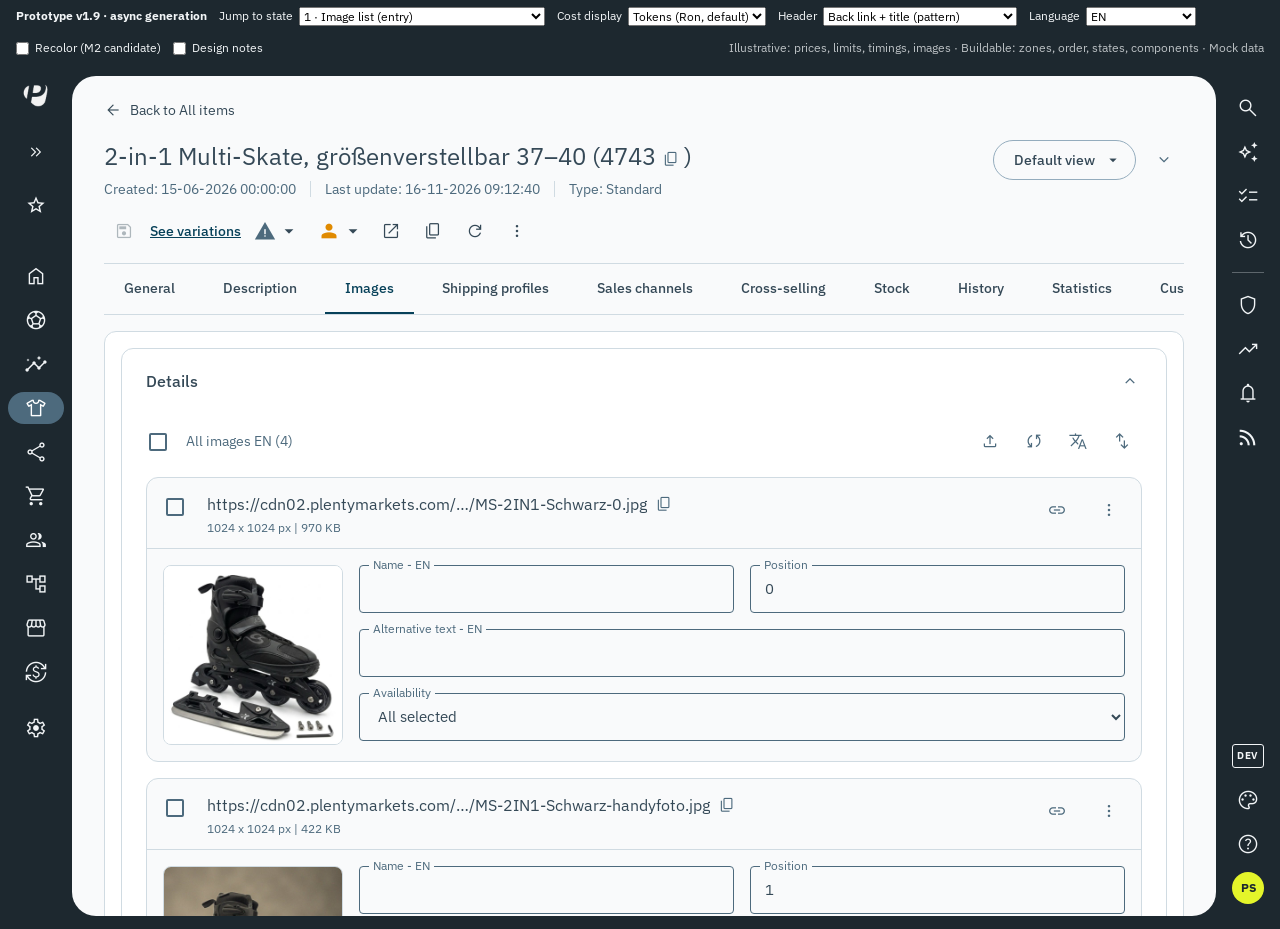
==== ai-image-editor/index.html @ 3865c380 "Add PIM AI Image Editor prototype v1.9 (async generation)" ====
<!DOCTYPE html>
<html lang="en">
<head>
<meta charset="utf-8">
<meta name="viewport" content="width=device-width, initial-scale=1">
<title>PIM AI Image Editor · Prototype v1.8 (Copy)</title>
<!--
  PROTOTYPE v1 · polished M3 version of wireframe v0.2 (option B-lite).
  Built from plentyone-m3-starter.html: Terra light-theme colour tokens, M3 default shape, IBM Plex Sans.
  Primary filled button = primary-fixed / on-primary-fixed (Nav & M3 Handbook component-token mapping) — open check vs. starter.
  Component-token override: --mat-form-field-outlined-outline-color → on-surface-variant (outline #94acbd = 2.36:1, fails WCAG 1.4.11).
  Every component carries data-mat with its Angular Material / Storybook name (verify in Storybook).
  Illustrative: prices, limits, timings, product images, copy. Buildable: zones, order, states, components, data-* attributes.
  Mock data only. Never real customer data.
-->
<link rel="preconnect" href="https://fonts.googleapis.com">
<link href="https://fonts.googleapis.com/css2?family=IBM+Plex+Sans:wght@400;500;700&family=Material+Symbols+Outlined:opsz,wght,FILL,GRAD@20..48,100..700,0..1,-50..200&display=swap" rel="stylesheet">
<style>
:root{
  /* Terra M3 colour tokens (light) — from plentyone-m3-starter.html (terra m3-theme-variables.scss, Nov 2026) */
  --mat-sys-primary:#074159; --mat-sys-on-primary:#f9fafb;
  --mat-sys-primary-container:#cfe3ed; --mat-sys-on-primary-container:#004a8b;
  --mat-sys-primary-fixed:#e4f52a; --mat-sys-on-primary-fixed:#1d282f;
  --mat-sys-secondary:#074159; --mat-sys-on-secondary:#f9fafb;
  --mat-sys-secondary-container:#ddf3fb; --mat-sys-on-secondary-container:#004a8b;
  --mat-sys-tertiary:#4d6a7d; --mat-sys-on-tertiary:#ffffff;
  --mat-sys-tertiary-container:#eceded; --mat-sys-on-tertiary-container:#354957;
  --mat-sys-background:#f9fafb; --mat-sys-on-background:#354957;
  --mat-sys-surface:#ffffff; --mat-sys-on-surface:#354957;
  --mat-sys-surface-dim:#f2f5f7; --mat-sys-surface-variant:#e7edf0; --mat-sys-on-surface-variant:#4d6a7d;
  --mat-sys-surface-container-lowest:#f2f5f7; --mat-sys-surface-container-low:#f9fafb;
  --mat-sys-surface-container:#ffffff; --mat-sys-surface-container-high:#f9fafb; --mat-sys-surface-container-highest:#f2f5f7;
  --mat-sys-inverse-surface:#1d282f; --mat-sys-inverse-on-surface:#f2f5f7;
  --mat-sys-outline:#94acbd; --mat-sys-outline-variant:#d0dbe2;
  --mat-sys-error:#c53015; --mat-sys-on-error:#ffffff;
  --mat-sys-error-container:#fec9c9; --mat-sys-on-error-container:#a91f00;
  /* M3 default shape */
  --mat-sys-corner-extra-small:4px; --mat-sys-corner-small:8px; --mat-sys-corner-medium:12px;
  --mat-sys-corner-large:16px; --mat-sys-corner-extra-large:28px; --mat-sys-corner-full:9999px;
  /* Component-token override (sanctioned mechanism) — a11y: field outline must reach 3:1. Proposed for enrichment. */
  --mat-form-field-outlined-outline-color: var(--mat-sys-on-surface-variant);
  --font:"IBM Plex Sans",system-ui,sans-serif;
  --nav-w:248px; --rail-w:56px; --panel-w:360px;
}
*{box-sizing:border-box} html,body{margin:0;height:100%} html{font-size:14px}
body{font:400 14px/20px var(--font);color:var(--mat-sys-on-surface);background:var(--mat-sys-background)}
.ms::before{content:attr(data-icon)}
.ms{font-family:'Material Symbols Outlined';font-size:20px;line-height:1;width:1em;height:1em;display:inline-block;overflow:hidden;white-space:nowrap;vertical-align:middle;font-feature-settings:'liga'}
:focus-visible{outline:2px solid var(--mat-sys-primary);outline-offset:2px}
.sr-only{position:absolute;width:1px;height:1px;overflow:hidden;clip:rect(0 0 0 0);white-space:nowrap}
button{font:inherit;cursor:pointer;color:var(--mat-sys-on-surface)} button:disabled{cursor:not-allowed}

/* Prototype controls (illustrative, not part of the design) */
.pc{display:flex;flex-wrap:wrap;gap:12px;align-items:center;padding:6px 16px;font-size:12px;background:var(--mat-sys-inverse-surface);color:var(--mat-sys-inverse-on-surface);min-height:36px}
.pc select,.pc button{font:inherit;font-size:12px}
.pc label{display:inline-flex;gap:6px;align-items:center}
.pc .tag{margin-left:auto;opacity:.75}

/* Shell */
.shell{display:grid;grid-template-columns:var(--nav-w) 1fr var(--rail-w);height:calc(100vh - 36px)}
.sidenav{background:var(--mat-sys-surface);border-right:1px solid var(--mat-sys-outline-variant);overflow:auto}
.brand{height:56px;display:flex;align-items:center;gap:8px;padding:0 16px;font-weight:700;color:var(--mat-sys-primary)}
.sidenav ul{list-style:none;margin:0;padding:8px}
.sidenav a{display:flex;align-items:center;gap:12px;height:40px;padding:0 12px;border-radius:var(--mat-sys-corner-full);color:inherit;text-decoration:none;white-space:nowrap;overflow:hidden;text-overflow:ellipsis}
.sidenav a[aria-current=page]{background:var(--mat-sys-secondary-container);color:var(--mat-sys-on-secondary-container);font-weight:500}
main{overflow:auto;min-width:0}
.topbar{display:flex;align-items:center;gap:8px;padding:12px 24px 0}
.crumbs ol{list-style:none;display:flex;gap:4px;margin:0;padding:0;color:var(--mat-sys-on-surface-variant);flex-wrap:wrap}
.crumbs li+li::before{content:"/";margin-right:4px}
.crumbs a{color:inherit}
.ph{padding:8px 24px 16px}
.ph h1{font-size:22px;line-height:28px;font-weight:500;margin:0;color:var(--mat-sys-on-background)}
.ph p{margin:2px 0 0;color:var(--mat-sys-on-surface-variant)}
.content{padding:0 24px 24px}
.card{background:var(--mat-sys-surface);border:1px solid var(--mat-sys-outline-variant);border-radius:var(--mat-sys-corner-medium)}
.card-h{display:flex;align-items:center;gap:8px;padding:12px 16px;border-bottom:1px solid var(--mat-sys-outline-variant)}
.card-h h2{font-size:16px;font-weight:500;margin:0}
.card-h .sp{flex:1}
.rail{background:var(--mat-sys-surface);border-left:1px solid var(--mat-sys-outline-variant);display:flex;flex-direction:column;align-items:center;gap:4px;padding-top:8px}

/* Buttons */
.btn{display:inline-flex;align-items:center;justify-content:center;gap:8px;height:36px;padding:0 16px;border-radius:var(--mat-sys-corner-full);border:0;font-weight:500;white-space:nowrap}
.btn-filled{background:var(--mat-sys-primary-fixed);color:var(--mat-sys-on-primary-fixed)}
.btn-filled:hover{box-shadow:0 1px 2px rgba(0,0,0,.3),0 1px 3px 1px rgba(0,0,0,.15)}
.btn:disabled,.btn-filled:disabled{background:color-mix(in srgb,var(--mat-sys-on-surface) 12%,transparent);color:color-mix(in srgb,var(--mat-sys-on-surface) 60%,transparent);box-shadow:none;border-color:transparent}
.btn-outlined{background:transparent;color:var(--mat-sys-primary);border:1px solid var(--mat-sys-outline)}
.btn-text{background:transparent;color:var(--mat-sys-primary);padding:0 12px}
.btn-block{width:100%;height:44px}
.icon-btn{width:40px;height:40px;border-radius:var(--mat-sys-corner-full);border:0;background:transparent;color:var(--mat-sys-on-surface-variant);display:grid;place-items:center}
.icon-btn:hover,.btn-text:hover,.btn-outlined:hover{background:var(--mat-sys-surface-variant)}

/* Image grid (entry) */
.grid{display:grid;grid-template-columns:repeat(auto-fill,minmax(180px,1fr));gap:16px;padding:16px}
.tile{border:1px solid var(--mat-sys-outline-variant);border-radius:var(--mat-sys-corner-small);background:var(--mat-sys-surface);text-align:left;padding:0;overflow:hidden;color:inherit}
.tile:hover{border-color:var(--mat-sys-outline)}
.tile .img{aspect-ratio:1;display:block;background:var(--mat-sys-surface-variant)}
.tile .meta{display:block;padding:8px 10px;font-size:12px;line-height:16px;color:var(--mat-sys-on-surface-variant)}
.tile .meta b{display:block;color:var(--mat-sys-on-surface);font-weight:500;overflow:hidden;text-overflow:ellipsis;white-space:nowrap}
.tile.new{outline:3px solid var(--mat-sys-primary);outline-offset:-1px}
.badge{display:inline-flex;align-items:center;gap:4px;padding:1px 6px;border-radius:var(--mat-sys-corner-extra-small);background:var(--mat-sys-secondary-container);font-size:11px;font-weight:500;color:var(--mat-sys-on-secondary-container)}
.badge .ms{font-size:14px}

/* Editor: full-screen dialog */
.ed{position:fixed;inset:36px 0 0 0;background:var(--mat-sys-surface);display:none;flex-direction:column;z-index:20}
.ed.open{display:flex}
.ed-h{display:flex;align-items:center;gap:12px;height:64px;padding:0 16px;border-bottom:1px solid var(--mat-sys-outline-variant)}
.ed-h .t b{display:block;font-size:16px;font-weight:500;color:var(--mat-sys-on-surface)}
.ed-h .t small{color:var(--mat-sys-on-surface-variant);font-size:12px}
.ed-h .sp{flex:1}
.ed-b{flex:1;display:grid;grid-template-columns:1fr var(--panel-w);min-height:0}
.stage{display:flex;flex-direction:column;min-width:0;background:var(--mat-sys-background);border-right:1px solid var(--mat-sys-outline-variant)}
.stage-bar{display:flex;align-items:center;gap:8px;padding:8px 16px}
.stage-bar .sp{flex:1}
.seg{display:inline-flex;border:1px solid var(--mat-sys-outline);border-radius:var(--mat-sys-corner-full);overflow:hidden}
.seg button{border:0;background:transparent;height:32px;padding:0 14px;color:var(--mat-sys-on-surface)}
.seg button[aria-pressed=true]{background:var(--mat-sys-secondary-container);color:var(--mat-sys-on-secondary-container);font-weight:500}
.canvas{flex:1;display:flex;align-items:center;justify-content:center;padding:16px;min-height:0;position:relative}
.frame{position:relative;height:100%;max-height:560px;aspect-ratio:1;max-width:100%;border:1px solid var(--mat-sys-outline-variant);background:var(--mat-sys-surface);overflow:hidden}
.frame svg{width:100%;height:100%;display:block}
.frame img,.tile .img img,.v .th img{width:100%;height:100%;display:block;object-fit:contain;user-select:none}
.tile .img img,.v .th img{object-fit:cover}
.frame>div:first-child img{object-fit:contain;background:var(--mat-sys-surface-dim)}
.checker{background-color:var(--mat-sys-surface);background-image:conic-gradient(var(--mat-sys-surface-variant) 25%,transparent 0 50%,var(--mat-sys-surface-variant) 0 75%,transparent 0);background-size:20px 20px}
.ext-mark{position:absolute;top:0;bottom:0;width:12.5%;border:2px dashed var(--mat-sys-primary-fixed);background:color-mix(in srgb,var(--mat-sys-primary-fixed) 14%,transparent);pointer-events:none}
.frame .after{position:absolute;inset:0}
.frame .lbl{position:absolute;top:8px;padding:2px 8px;font-size:11px;font-weight:500;background:var(--mat-sys-inverse-surface);color:var(--mat-sys-inverse-on-surface);border-radius:var(--mat-sys-corner-extra-small)}
.cmp-line{position:absolute;top:0;bottom:0;width:2px;margin-left:-1px;background:var(--mat-sys-primary);box-shadow:0 0 0 1px var(--mat-sys-surface)}
.cmp-range{position:absolute;left:0;right:0;bottom:8px;width:calc(100% - 32px);margin:0 16px}
.progress{position:absolute;inset:0;background:color-mix(in srgb,var(--mat-sys-surface) 90%,transparent);color:var(--mat-sys-on-surface);display:flex;flex-direction:column;align-items:center;justify-content:center;gap:12px;text-align:center;padding:24px}
.bar{width:220px;height:4px;background:var(--mat-sys-outline-variant);border-radius:2px;overflow:hidden}
.bar i{display:block;height:100%;width:0;background:var(--mat-sys-primary);transition:width .3s}
.ext-note{position:absolute;left:8px;bottom:44px;font-size:11px;background:var(--mat-sys-surface);color:var(--mat-sys-on-surface);border:1px dashed var(--mat-sys-primary);padding:2px 6px;border-radius:var(--mat-sys-corner-extra-small)}

/* Version strip */
.strip{border-top:1px solid var(--mat-sys-outline-variant);background:var(--mat-sys-surface);padding:8px 16px 12px}
.strip-h{display:flex;gap:8px;align-items:baseline;font-size:12px;color:var(--mat-sys-on-surface-variant);margin-bottom:6px}
.strip-h b{color:var(--mat-sys-on-surface);font-weight:500;font-size:13px}
.vlist{display:flex;gap:10px;overflow-x:auto;padding-bottom:2px}
.v{flex:0 0 auto;width:112px;border:1px solid var(--mat-sys-outline-variant);border-radius:var(--mat-sys-corner-small);background:var(--mat-sys-surface);padding:6px;text-align:left;position:relative;color:inherit}
.v .th{height:56px;background:var(--mat-sys-surface-variant);border-radius:4px;display:block;overflow:hidden}
.v .th svg{width:100%;height:100%}
.v .nm{display:block;font-size:12px;font-weight:500;margin-top:4px;white-space:nowrap;overflow:hidden;text-overflow:ellipsis}
.v .st{display:block;font-size:11px;color:var(--mat-sys-on-surface-variant)}
.vlist{list-style:none;margin:0;padding:0 0 2px}
.v{padding:0;border:0;background:none;width:120px}
.vsel{display:block;width:100%;text-align:left;border:1px solid var(--mat-sys-outline-variant);border-radius:var(--mat-sys-corner-small);background:var(--mat-sys-surface);padding:6px;color:inherit}
.vsel[aria-current=true]{border:2px solid var(--mat-sys-primary);padding:5px;background:var(--mat-sys-secondary-container)}
.vcb{display:flex;gap:6px;align-items:center;font-size:11px;line-height:14px;margin-top:4px;color:var(--mat-sys-on-surface)}
.v .mk{position:absolute;top:8px;right:8px;width:24px;height:24px;border-radius:50%;border:1px solid var(--mat-sys-outline);background:#fff;display:grid;place-items:center;padding:0}
.v .mk[aria-pressed=true]{background:#000;color:#fff;border-color:#000}
.v .mk .ms{font-size:16px}
.v.ghost .th{background:repeating-linear-gradient(45deg,var(--mat-sys-surface-variant) 0 6px,var(--mat-sys-surface-dim) 6px 12px)}

/* Panel */
.panel{display:flex;flex-direction:column;min-height:0;background:var(--mat-sys-surface)}
.panel-b{flex:1;overflow:auto;padding:16px}
.panel-f{border-top:1px solid var(--mat-sys-outline-variant);padding:12px 16px 16px}
.panel h3{font-size:16px;font-weight:500;margin:0 0 4px;color:var(--mat-sys-on-surface);display:flex;gap:8px;align-items:center}
.panel .lead{color:var(--mat-sys-on-surface-variant);margin:0 0 16px}
.tool{display:flex;gap:12px;align-items:flex-start;width:100%;text-align:left;border:1px solid var(--mat-sys-outline-variant);border-radius:var(--mat-sys-corner-small);background:var(--mat-sys-surface);padding:12px;margin-bottom:8px;color:inherit}
.tool:hover{border-color:var(--mat-sys-primary);background:var(--mat-sys-surface-container-high)}
.tool .ms{color:var(--mat-sys-primary)}
.tool b{display:block;font-weight:500}
.tool small{display:block;color:var(--mat-sys-on-surface-variant);font-size:12px;line-height:16px}
.tool .px{margin-left:auto;font-size:12px;color:var(--mat-sys-on-surface-variant);white-space:nowrap}
.back{display:inline-flex;align-items:center;gap:4px;border:0;background:none;color:var(--mat-sys-on-surface-variant);padding:0;margin-bottom:12px}
.grp{margin-bottom:16px}
.grp-l{font-size:12px;font-weight:500;color:var(--mat-sys-on-surface-variant);margin-bottom:6px;letter-spacing:.2px}
.presets{display:grid;grid-template-columns:1fr 1fr;gap:8px}
.preset{border:1px solid var(--mat-sys-outline-variant);border-radius:var(--mat-sys-corner-small);background:var(--mat-sys-surface);padding:8px;text-align:left;color:inherit;min-height:64px}
.preset{position:relative;padding-right:30px!important}.preset[aria-pressed=true]{border:2px solid var(--mat-sys-primary);padding:7px;background:var(--mat-sys-secondary-container);color:var(--mat-sys-on-secondary-container)}.preset .ok{position:absolute;top:6px;right:6px;font-size:18px;color:var(--mat-sys-primary)}
.preset b{display:block;font-size:13px;font-weight:500;line-height:18px}
.preset small{display:block;font-size:11px;color:var(--mat-sys-on-surface-variant);line-height:15px}
details.more{border:1px solid var(--mat-sys-outline-variant);border-radius:var(--mat-sys-corner-small);padding:0 12px}
details.more summary{cursor:pointer;height:40px;display:flex;align-items:center;font-weight:500}
details.more .in{padding:4px 0 12px;display:grid;gap:10px}
.fld label{display:block;font-size:12px;color:var(--mat-sys-on-surface-variant);margin-bottom:4px}
.fld input,.fld select,.fld textarea{width:100%;height:40px;border:1px solid var(--mat-form-field-outlined-outline-color);border-radius:var(--mat-sys-corner-extra-small);padding:0 10px;font:inherit;color:var(--mat-sys-on-surface);background:var(--mat-sys-surface)}
.fld textarea{height:64px;padding:8px 10px;resize:vertical}
.cost{display:flex;align-items:flex-start;gap:10px;padding:10px 12px;border:1px solid var(--mat-sys-outline-variant);border-radius:var(--mat-sys-corner-small);margin-bottom:10px;background:var(--mat-sys-surface-container-high)}
.cost b{display:block;font-weight:500}
.cost small{display:block;font-size:12px;color:var(--mat-sys-on-surface-variant)}
.cost.blocked{border:1px solid var(--mat-sys-on-surface-variant);background:var(--mat-sys-surface)}
.meter{height:4px;background:var(--mat-sys-outline-variant);border-radius:2px;margin-top:6px;overflow:hidden}
.meter i{display:block;height:100%;background:var(--mat-sys-primary)}
.note-box{display:flex;gap:10px;padding:10px 12px;border-radius:var(--mat-sys-corner-small);background:var(--mat-sys-surface-variant);margin-bottom:12px;font-size:13px}
.note-box.strong{background:var(--mat-sys-surface);border:1px solid var(--mat-sys-on-surface-variant)}
.note-box.err{background:var(--mat-sys-error-container);color:var(--mat-sys-on-error-container);border:0}
.note-box.ok{background:var(--mat-sys-secondary-container);color:var(--mat-sys-on-secondary-container)}
.check{display:flex;gap:8px;align-items:flex-start;font-size:13px;margin:8px 0}
.rad{border:0;padding:0;margin:0}.rad legend{font-size:12px;color:var(--mat-sys-on-surface-variant);padding:0;margin-bottom:2px}
.save-sum{display:grid;gap:8px;margin:12px 0}
.save-sum div{display:flex;justify-content:space-between;gap:12px;border-bottom:1px solid var(--mat-sys-outline-variant);padding-bottom:6px;font-size:13px}
.save-sum span{color:var(--mat-sys-on-surface-variant)}

/* Annotations (draft notes) */
.anno{display:none;font-size:11px;line-height:15px;border:1px dashed var(--mat-sys-primary);background:var(--mat-sys-tertiary-container);color:var(--mat-sys-on-tertiary-container);padding:4px 6px;border-radius:4px;margin:6px 0}
body.notes .anno{display:block}
.anno b{font-weight:700}

/* Confirm dialog + snackbar */
.scrim{position:fixed;inset:0;background:color-mix(in srgb,var(--mat-sys-inverse-surface) 40%,transparent);display:none;align-items:center;justify-content:center;z-index:40}
.scrim.open{display:flex}
.dlg{background:var(--mat-sys-surface);color:var(--mat-sys-on-surface);border-radius:var(--mat-sys-corner-extra-large);padding:24px;width:min(620px,94vw);box-shadow:0 4px 8px 3px rgba(0,0,0,.15),0 1px 3px rgba(0,0,0,.3)}
.dlg h2{font-size:20px;line-height:28px;font-weight:400;margin:0 0 12px;color:var(--mat-sys-on-surface)}
.dlg p{margin:0 0 20px;color:var(--mat-sys-on-surface-variant)}
.dlg .acts{display:flex;justify-content:flex-end;gap:8px;flex-wrap:nowrap}
@media (max-width:640px){.dlg .acts{flex-wrap:wrap}}
.snack{position:fixed;left:50%;bottom:24px;transform:translateX(-50%);background:var(--mat-sys-inverse-surface);color:var(--mat-sys-inverse-on-surface);padding:12px 16px;border-radius:4px;display:none;gap:16px;align-items:center;z-index:60;max-width:90vw}
.snack.show{display:flex}
.snack button{background:none;border:0;color:var(--mat-sys-primary-fixed);font-weight:500;height:36px;padding:0 8px}
@media (prefers-reduced-motion:reduce){.bar i{transition:none}}
@media (max-width:900px){.frame .lbl .lx{display:none}.snack{left:16px;right:16px;transform:none;max-width:none}.ed-b{grid-template-columns:1fr}.stage{min-height:420px}}

/* ===== v1.4: current PlentyONE shell (matches production item UI) ===== */
body{background:var(--mat-sys-inverse-surface)}
.shell.pl{display:grid;grid-template-columns:72px 1fr 64px;height:calc(100vh - 36px);background:var(--mat-sys-inverse-surface)}
.shell.pl.exp{grid-template-columns:264px 1fr 64px}
.plnav{display:flex;flex-direction:column;align-items:stretch;padding:12px 8px;color:var(--mat-sys-inverse-on-surface);overflow:auto}
.pllogo{width:40px;height:40px;display:grid;place-items:center;margin:0 8px 16px}.pllogo img{width:32px;height:auto;display:block}
.plnav .icon-btn{color:var(--mat-sys-inverse-on-surface);margin:0 8px 8px}
.plnav ul{list-style:none;margin:0;padding:0}
.plnav li.sep{height:16px}
.plnav a{display:flex;align-items:center;gap:12px;height:48px;padding:0 16px;border-radius:var(--mat-sys-corner-full);color:var(--mat-sys-inverse-on-surface);text-decoration:none;white-space:nowrap;overflow:hidden}
.plnav a:hover{background:color-mix(in srgb,var(--mat-sys-inverse-on-surface) 10%,transparent)}
.plnav a[aria-current=page]{background:var(--mat-sys-primary);color:var(--mat-sys-on-primary)}
.plnav a .ms{font-size:24px;flex-shrink:0}
.plnav .label{display:none}.shell.pl.exp .plnav .label{display:inline}
.plset{margin-top:auto}
.plsheet{background:var(--mat-sys-background);border-radius:24px;margin:12px 0;overflow:auto;padding:24px 32px 32px;min-width:0}
.plback{display:inline-flex;align-items:center;gap:8px;color:var(--mat-sys-on-surface);text-decoration:none;font-size:14px}
.plback .ms{font-size:18px}
.plhead{display:flex;align-items:flex-start;gap:16px;margin-top:16px}
.plhead-l{flex:1;min-width:0}
.plhead h1{font-size:24px;line-height:32px;font-weight:400;margin:0;color:var(--mat-sys-on-background)}
.plid{white-space:nowrap}.icon-btn.sm{width:28px;height:28px;display:inline-grid;vertical-align:middle}.icon-btn.sm .ms{font-size:18px}
.plmeta{display:flex;flex-wrap:wrap;margin:6px 0 0;color:var(--mat-sys-on-surface-variant)}
.plmeta span+span::before{content:"";display:inline-block;width:1px;height:16px;background:var(--mat-sys-outline-variant);margin:0 14px;vertical-align:-3px}
.plhead-r{display:flex;align-items:center;gap:8px}
.btn.pill{height:40px;padding:0 12px 0 20px;color:var(--mat-sys-on-surface)}
.pltools{display:flex;align-items:center;gap:2px;margin:12px 0 0;padding-bottom:12px}
.pllink{color:var(--mat-sys-primary);font-weight:500;margin-left:4px}
.warnic{color:var(--mat-sys-on-surface);font-size:20px;margin-left:6px}
.ms.owner{color:#e08a00}
.pltabs{display:flex;gap:8px;overflow-x:auto;border-top:1px solid var(--mat-sys-outline-variant);border-bottom:1px solid var(--mat-sys-outline-variant);background:var(--mat-sys-surface-container-low)}
.pltabs a{flex:0 0 auto;padding:14px 20px;color:var(--mat-sys-on-surface);text-decoration:none;font-weight:500;border-bottom:3px solid transparent;margin-bottom:-1px}
.pltabs a[aria-current=page]{color:var(--mat-sys-primary);border-bottom-color:var(--mat-sys-primary)}
.plbody{margin-top:16px;background:var(--mat-sys-surface);border:1px solid var(--mat-sys-outline-variant);border-radius:var(--mat-sys-corner-medium);padding:16px}
.plpanel{border:1px solid var(--mat-sys-outline-variant);border-radius:var(--mat-sys-corner-medium);background:var(--mat-sys-surface)}
.plpanel-h{display:flex;align-items:center;justify-content:space-between;padding:12px 16px 12px 24px}
.plpanel-h h2{font-size:16px;font-weight:500;margin:0;color:var(--mat-sys-on-surface)}
.plpanel-tools{display:flex;align-items:center;gap:4px;padding:8px 24px}
.plpanel-tools .sp{flex:1}
.plpanel-tools .check{color:var(--mat-sys-on-surface-variant);font-size:14px}
.plcards{display:grid;grid-template-columns:repeat(auto-fill,minmax(560px,1fr));gap:16px;padding:8px 24px 24px}
.imgcard{border:1px solid var(--mat-sys-outline-variant);border-radius:var(--mat-sys-corner-medium);background:var(--mat-sys-surface-container-low);overflow:hidden}
.imgcard.new{outline:3px solid var(--mat-sys-primary);outline-offset:-1px}
.imgcard-h{display:flex;align-items:flex-start;gap:12px;padding:12px 12px 10px 16px;border-bottom:1px solid var(--mat-sys-outline-variant)}
.imgcard-h .check{margin:6px 0 0}
.imgcard-h .t{flex:1;min-width:0}
.imgcard-h .url{display:flex;align-items:center;gap:2px;font-size:16px;line-height:24px;color:var(--mat-sys-on-surface)}
.imgcard-h .url span{overflow:hidden;text-overflow:ellipsis;white-space:nowrap}
.imgcard-h small{display:block;font-size:12px;color:var(--mat-sys-on-surface-variant)}
.imgcard-b{display:grid;grid-template-columns:180px 1fr;gap:16px;padding:16px}
.imgcard .tile{display:block;border:1px solid var(--mat-sys-outline-variant);border-radius:var(--mat-sys-corner-small);background:var(--mat-sys-surface);padding:0;overflow:hidden;aspect-ratio:1;width:100%;position:relative}
.imgcard .tile:hover{border-color:var(--mat-sys-primary)}
.imgcard .tile img{width:100%;height:100%;object-fit:contain;display:block}
.imgcard .tile .hint{position:absolute;left:6px;bottom:6px;display:inline-flex;align-items:center;gap:4px;padding:2px 8px;border-radius:var(--mat-sys-corner-small);background:var(--mat-sys-secondary-container);color:var(--mat-sys-on-secondary-container);font-size:12px;font-weight:500}
.imgcard .tile .hint .ms{font-size:16px}
.ofs{display:grid;grid-template-columns:1fr 1fr;gap:16px 16px;align-content:start}
.of{position:relative}
.of.full{grid-column:1/-1}
.of label{position:absolute;top:-8px;left:10px;padding:0 4px;background:var(--mat-sys-surface-container-low);font-size:12px;line-height:16px;color:var(--mat-sys-on-surface-variant)}
.of input,.of select{width:100%;height:48px;border:1px solid var(--mat-form-field-outlined-outline-color);border-radius:var(--mat-sys-corner-extra-small);padding:0 14px;font:inherit;font-size:15px;color:var(--mat-sys-on-surface);background:transparent}
.of input::placeholder{color:var(--mat-sys-on-surface-variant)}
.plrail{background:var(--mat-sys-inverse-surface);display:flex;flex-direction:column;align-items:center;gap:4px;padding:12px 0;margin:12px 0 12px 0}
.plrail .icon-btn{color:var(--mat-sys-inverse-on-surface)}
.plrail .icon-btn:hover{background:color-mix(in srgb,var(--mat-sys-inverse-on-surface) 10%,transparent)}
.plrail .icon-btn .ms{font-size:22px}
.plrail hr{width:32px;border:0;border-top:1px solid color-mix(in srgb,var(--mat-sys-inverse-on-surface) 30%,transparent);margin:8px 0}
.plrail .sp{flex:1}
.plavatar{width:32px;height:32px;border-radius:50%;background:var(--mat-sys-primary-fixed);color:var(--mat-sys-on-primary-fixed);display:grid;place-items:center;font-size:12px;font-weight:700;margin-top:4px}
@media (max-width:1100px){.plcards{grid-template-columns:1fr}}
@media (max-width:900px){.shell.pl{grid-template-columns:56px 1fr}.plrail{display:none}.plsheet{padding:16px}.imgcard-b{grid-template-columns:1fr}.ofs{grid-template-columns:1fr}.pltools{flex-wrap:wrap}}

/* v1.4.2: icons matched to production */
.ms.fill{font-variation-settings:'FILL' 1}
.ms{font-variation-settings:'FILL' 0,'wght' 300,'GRAD' 0,'opsz' 24}
.ms.fill{font-variation-settings:'FILL' 1,'wght' 300,'GRAD' 0,'opsz' 24}
/* M3: lower grade for light icons on dark surfaces (no visual thickening) */
.plnav .ms,.plrail .ms{font-variation-settings:'FILL' 0,'wght' 300,'GRAD' -25,'opsz' 24}
.plnav a,.plset{flex-direction:row;justify-content:flex-start}
.shell.pl:not(.exp) .plnav a{width:56px;height:32px;padding:0;justify-content:center;margin:12px auto}
.shell.pl:not(.exp) .plnav .plexp{margin:0 auto 4px}
.plnav a .ms,.plrail .icon-btn .ms{font-size:24px}
.plnav a[aria-current=page]{background:var(--mat-sys-tertiary);color:var(--mat-sys-on-tertiary)}
.plnav .icon-btn{color:var(--mat-sys-inverse-on-surface)}
.warnic{color:var(--mat-sys-on-surface-variant)}
.savedis{color:color-mix(in srgb,var(--mat-sys-on-surface) 38%,transparent);cursor:default}
.pltools .icon-btn{color:var(--mat-sys-on-surface)}
.pltools .icon-btn.savedis{color:color-mix(in srgb,var(--mat-sys-on-surface) 38%,transparent)}
.pldev{font-size:10px;font-weight:700;letter-spacing:.5px;color:var(--mat-sys-inverse-on-surface);border:1.5px solid var(--mat-sys-inverse-on-surface);border-radius:3px;padding:1px 4px;margin:8px 0}

.ddbtn{display:inline-flex;align-items:center;gap:0;height:40px;padding:0 4px 0 10px;border:0;border-radius:var(--mat-sys-corner-full);background:transparent;color:var(--mat-sys-on-surface)}
.ddbtn:hover{background:color-mix(in srgb,var(--mat-sys-on-surface) 8%,transparent)}
.ddbtn:active{background:color-mix(in srgb,var(--mat-sys-on-surface) 12%,transparent)}
.ddbtn .ms{font-size:24px}.ddbtn .warnic{margin:0}

/* ===== v1.5: editor as a view inside the item (Ron: no full-page modal) ===== */
.ed{position:static;inset:auto;z-index:auto;background:transparent;display:none;flex-direction:column}
.ed.open{display:flex}
.plsheet.editing>:not(#ed){display:none}
.ed-h{height:auto;padding:0 0 16px;border:0;align-items:flex-end}
.ed-h .t{display:flex;flex-direction:column;gap:6px}
.ed-h h1{font-size:24px;line-height:32px;font-weight:400;margin:8px 0 0;color:var(--mat-sys-on-background)}
.ed-h h1:focus{outline:none}
.ed-h small{font-size:14px;color:var(--mat-sys-on-surface-variant)}
.ed-b{border:1px solid var(--mat-sys-outline-variant);border-radius:var(--mat-sys-corner-medium);overflow:hidden;background:var(--mat-sys-surface);height:calc(100vh - 36px - 24px - 64px - 110px);min-height:600px}
.applies{display:flex;align-items:center;gap:12px;padding:10px 12px;border-radius:var(--mat-sys-corner-medium);background:var(--mat-sys-surface-dim);margin:0 0 16px;font-size:13px;color:var(--mat-sys-on-surface-variant)}
.applies .th{width:40px;height:40px;border-radius:var(--mat-sys-corner-small);overflow:hidden;background:var(--mat-sys-surface);flex:0 0 40px}
.applies .th img{width:100%;height:100%;object-fit:cover;display:block}
.applies b{color:var(--mat-sys-on-surface)}
.tgl{display:flex;flex-wrap:wrap;gap:8px}
.tgo{display:inline-flex;align-items:center;gap:6px;height:36px;padding:0 14px;border:1px solid var(--mat-sys-outline);border-radius:var(--mat-sys-corner-small);background:transparent;color:var(--mat-sys-on-surface);font-weight:500}
.tgo[aria-pressed=true]{background:var(--mat-sys-secondary-container);color:var(--mat-sys-on-secondary-container);border-color:transparent}
.tgo .ms{font-size:18px}
.sws{display:flex;gap:10px;margin-top:12px}
.sw{width:32px;height:32px;border-radius:50%;border:1px solid var(--mat-sys-outline);padding:0}
.sw[aria-checked=true]{box-shadow:0 0 0 2px var(--mat-sys-surface),0 0 0 4px var(--mat-sys-primary)}
.hint{font-size:12px;line-height:16px;color:var(--mat-sys-on-surface-variant);margin-top:6px}
.tnote{display:flex;gap:10px;align-items:flex-start;padding:12px;border-radius:var(--mat-sys-corner-medium);background:var(--mat-sys-tertiary-container);color:var(--mat-sys-on-tertiary-container);font-size:13px;margin-top:16px}
.tnote .ms{font-size:20px}
.frow{display:flex;align-items:center;gap:12px}
.frow .btn{margin-left:auto;height:40px}
.cline b{display:block;font-size:16px;font-weight:500;color:var(--mat-sys-on-surface)}
.cline small{display:block;font-size:12px;color:var(--mat-sys-on-surface-variant)}
.ext-mark.h{left:0;right:0;width:auto;height:12.5%}
.ed .seg{margin-left:auto}
@media (max-width:900px){.ed-b{height:auto}}

/* v1.5.1: icons never shrink inside flex rows (notes, chips, buttons) */
.ms{flex:0 0 auto;min-width:1em}
.tnote{gap:12px}.tnote .ms{width:20px;height:20px;font-size:20px;line-height:20px;margin-top:1px}
.note-box .ms{width:20px;height:20px;font-size:20px}

/* v1.5.2: M3 checkbox, radio and switch (mat-checkbox / mat-radio-button / mat-slide-toggle look) */
input[type=checkbox]{-webkit-appearance:none;appearance:none;flex:0 0 18px;width:18px;height:18px;margin:2px 11px 0 3px;border:2px solid var(--mat-sys-on-surface-variant);border-radius:2px;background:transparent;cursor:pointer;position:relative;transition:background-color .15s,border-color .15s;box-shadow:0 0 0 0 transparent}
input[type=checkbox]:checked{background:var(--mat-sys-primary) url("data:image/svg+xml,%3Csvg xmlns='http://www.w3.org/2000/svg' viewBox='0 0 18 18'%3E%3Cpath d='M3.5 9.2l3.6 3.6 7.4-7.6' fill='none' stroke='%23f9fafb' stroke-width='2.2'/%3E%3C/svg%3E") center/14px no-repeat;border-color:var(--mat-sys-primary)}
input[type=checkbox]:hover{box-shadow:0 0 0 11px color-mix(in srgb,var(--mat-sys-on-surface) 8%,transparent)}
input[type=checkbox]:checked:hover{box-shadow:0 0 0 11px color-mix(in srgb,var(--mat-sys-primary) 8%,transparent)}
input[type=checkbox]:focus-visible{outline:none;box-shadow:0 0 0 11px color-mix(in srgb,var(--mat-sys-on-surface) 12%,transparent),0 0 0 13px var(--mat-sys-primary)}
input[type=checkbox]:disabled{border-color:color-mix(in srgb,var(--mat-sys-on-surface) 38%,transparent);cursor:not-allowed}
input[type=radio]{-webkit-appearance:none;appearance:none;flex:0 0 20px;width:20px;height:20px;margin:1px 10px 0 2px;border:2px solid var(--mat-sys-on-surface-variant);border-radius:50%;background:transparent;cursor:pointer}
input[type=radio]:checked{border-color:var(--mat-sys-primary);background:radial-gradient(circle,var(--mat-sys-primary) 0 4px,transparent 4.5px)}
input[type=radio]:hover{box-shadow:0 0 0 10px color-mix(in srgb,var(--mat-sys-on-surface) 8%,transparent)}
input[type=radio]:focus-visible{outline:none;box-shadow:0 0 0 10px color-mix(in srgb,var(--mat-sys-on-surface) 12%,transparent),0 0 0 12px var(--mat-sys-primary)}
/* M3 switch for on/off settings */
label[data-mat="mat-slide-toggle"]{display:flex;align-items:center;justify-content:space-between;gap:16px;flex-direction:row-reverse}
label[data-mat="mat-slide-toggle"] > input[type=checkbox]{flex:0 0 52px;width:52px;height:32px;margin:0;border:2px solid var(--mat-sys-outline);border-radius:16px;background:var(--mat-sys-surface-variant) radial-gradient(circle at 14px 50%,var(--mat-sys-outline) 0 8px,transparent 8.5px) no-repeat}
label[data-mat="mat-slide-toggle"] > input[type=checkbox]:checked{border-color:var(--mat-sys-primary);background:var(--mat-sys-primary) radial-gradient(circle at 36px 50%,var(--mat-sys-on-primary) 0 12px,transparent 12.5px) no-repeat}
label[data-mat="mat-slide-toggle"] > input[type=checkbox]:hover{box-shadow:none}
label[data-mat="mat-slide-toggle"] > input[type=checkbox]:focus-visible{box-shadow:0 0 0 2px var(--mat-sys-surface),0 0 0 4px var(--mat-sys-primary)}
.pc input[type=checkbox],.pc input[type=checkbox]:checked,.pc input[type=checkbox]:hover{-webkit-appearance:auto;appearance:auto;width:auto;height:auto;margin:0;border:0;background:none;box-shadow:none;flex:none}
@media (prefers-reduced-motion:reduce){input[type=checkbox]{transition:none}}

input[type=range]{accent-color:var(--mat-sys-primary)}

.linkbtn{height:auto;padding:0;font-size:12px;min-height:0;text-decoration:underline}
#pr{min-height:56px;resize:none;line-height:20px;padding:8px 10px}

.swc{background:conic-gradient(#e53935,#fdd835,#43a047,#1e88e5,#8e24aa,#e53935);display:grid;place-items:center;color:#fff}
.swc .ms{font-size:18px;text-shadow:0 0 2px rgba(0,0,0,.6)}
.hexrow{display:flex;align-items:flex-end;gap:12px;margin-top:12px}
.hexrow .fld{flex:0 0 160px}
.hexprev{width:40px;height:40px;border-radius:var(--mat-sys-corner-small);border:1px solid var(--mat-sys-outline);flex:0 0 40px;background-image:none}
#hex[aria-invalid=true]{border-color:var(--mat-sys-error)}
.hint .err{color:var(--mat-sys-error);font-weight:500}

/* ===== v1.7: Ron 16 Nov — Flow Studio three-pane layout, tokens, staging dropdown ===== */
.plsheet.editing{display:flex;flex-direction:column;overflow:hidden;padding:16px 24px 16px}
.plsheet.editing>#ed{flex:1;min-height:0}
.ed.open{display:flex;flex-direction:column;min-height:0}
.ed-h{padding:0 0 12px;align-items:center;gap:16px}
.ed-h .t{gap:2px;min-width:0}
.ed-h .ttl{display:flex;align-items:baseline;gap:12px;flex-wrap:wrap;min-width:0}
.ed-h h1{font-size:22px;line-height:28px;margin:0}
.ed-h small{font-size:13px;overflow:hidden;text-overflow:ellipsis;white-space:nowrap;max-width:60vw}
.ed.compact .ed-h .t{flex-direction:row;align-items:center;gap:4px}
.ed.compact .plback{width:40px;height:40px;justify-content:center;border-radius:var(--mat-sys-corner-full)}
.ed.compact .plback:hover{background:var(--mat-sys-surface-variant)}
.ed.compact .plback .ms{font-size:24px}
.ed.compact #edBack{position:absolute;width:1px;height:1px;overflow:hidden;clip:rect(0 0 0 0);white-space:nowrap}
.ed-b{flex:1;min-height:0;height:auto;display:grid;grid-template-columns:264px minmax(0,1fr) var(--panel-w);grid-template-rows:minmax(0,1fr);gap:12px;border:0;background:transparent;border-radius:0;overflow:visible}
.tpane,.ed .stage,.ed .panel{background:var(--mat-sys-surface);border:1px solid var(--mat-sys-outline-variant);border-radius:var(--mat-sys-corner-large);min-height:0;overflow:hidden}
.tpane{display:flex;flex-direction:column;overflow:auto}
.tpane-h{display:flex;align-items:center;gap:8px;padding:16px 16px 2px}
.tpane-h h2{font-size:16px;line-height:24px;font-weight:500;margin:0;color:var(--mat-sys-on-surface)}
.tpane-lead{margin:0;padding:0 16px 8px;font-size:12px;line-height:16px;color:var(--mat-sys-on-surface-variant)}
.tlist{list-style:none;margin:0;padding:0 8px 8px}
.tlist li{border-bottom:1px solid var(--mat-sys-outline-variant)}
.tlist li:last-child{border-bottom:0}
.titem{display:flex;align-items:flex-start;gap:12px;width:100%;text-align:left;border:0;background:transparent;padding:12px 8px 12px 12px;border-radius:var(--mat-sys-corner-medium);margin:2px 0;color:var(--mat-sys-on-surface)}
.titem:hover:not(:disabled){background:color-mix(in srgb,var(--mat-sys-on-surface) 6%,transparent)}
.titem[aria-current=true]{background:var(--mat-sys-secondary-container);color:var(--mat-sys-on-secondary-container)}
.titem>.ms{color:var(--mat-sys-primary);margin-top:1px}
.titem .tt{flex:1;min-width:0}
.titem b{display:block;font-weight:500;line-height:20px}
.titem small{display:block;font-size:12px;line-height:16px;color:var(--mat-sys-on-surface-variant);margin-top:2px}
.titem[aria-current=true] small{color:var(--mat-sys-on-secondary-container)}
.titem .chev{color:var(--mat-sys-on-surface-variant);margin-top:1px}
.titem:disabled{opacity:.5}
.tpane .anno{margin:auto 12px 12px}
.ed .stage{display:flex;flex-direction:column;border-right:1px solid var(--mat-sys-outline-variant)}
.ed .stage-bar{border-bottom:1px solid var(--mat-sys-outline-variant);padding:6px 12px;gap:4px;min-height:52px;flex-wrap:nowrap;flex:0 0 auto}
.ed .strip{flex:0 0 auto}
.ed .stage-bar>.icon-btn,.ed .stage-bar .seg,.ed .stage-bar .zl,.tokw{flex:0 0 auto}
.tok,.seg button{white-space:nowrap}
.panel-f:empty{display:none}
.ed .stage-bar .sp{flex:1 1 0;min-width:8px}
.ed .seg{margin-left:4px}
.vdiv{width:1px;height:24px;background:var(--mat-sys-outline-variant);margin:0 6px}
.zl{font-size:12px;color:var(--mat-sys-on-surface-variant);min-width:40px}
.cn{font-weight:500;margin-left:12px;white-space:nowrap;overflow:hidden;text-overflow:ellipsis;min-width:0;flex:0 1 auto}
@media (max-width:1600px){.cd{display:none}}
.cd{color:var(--mat-sys-on-surface-variant);font-size:12px;white-space:nowrap}
.icon-btn:disabled{color:color-mix(in srgb,var(--mat-sys-on-surface) 38%,transparent);background:transparent}
.ed .canvas{background:var(--mat-sys-surface-dim);overflow:auto;align-items:safe center;justify-content:safe center}
.ed .panel{display:flex;flex-direction:column}
.ed .panel h3{font-size:16px}
.fn{word-break:break-all;text-align:right}
.tokw{position:relative}
.tok{display:inline-flex;align-items:center;gap:6px;height:32px;padding:0 12px 0 8px;border:1px solid var(--mat-sys-outline);border-radius:var(--mat-sys-corner-small);background:transparent;font-size:13px;font-weight:500;color:var(--mat-sys-on-surface)}
.tok:hover{background:color-mix(in srgb,var(--mat-sys-on-surface) 8%,transparent)}
.tok .ms{font-size:18px;color:var(--mat-sys-primary)}
.tok.low{border-color:var(--mat-sys-error);color:var(--mat-sys-on-error-container)}
.tok.low .ms{color:var(--mat-sys-error)}
.tokpop{position:absolute;right:0;top:calc(100% + 6px);width:296px;background:var(--mat-sys-surface);color:var(--mat-sys-on-surface);border-radius:var(--mat-sys-corner-medium);box-shadow:0 2px 6px 2px rgba(0,0,0,.15),0 1px 2px rgba(0,0,0,.3);padding:12px 16px 4px;z-index:30;display:none}
.tokpop.show{display:block}
.tokpop b{display:block;font-size:14px;font-weight:500}
.tokpop small{display:block;font-size:12px;line-height:16px;color:var(--mat-sys-on-surface-variant);margin-top:6px}
.tokpop .meter{margin-top:8px}
.tokpop .acts{display:flex;justify-content:flex-end;margin-top:4px}
.ed.noflag .tpane{display:none}
.ed.noflag .ed-b{grid-template-columns:minmax(0,1fr) var(--panel-w)}
@media (max-width:1280px){
 .ed-b{grid-template-columns:72px minmax(0,1fr) 320px}
 .tpane-h,.tpane-lead,.tpane .anno{position:absolute;width:1px;height:1px;overflow:hidden;clip:rect(0 0 0 0)}
 .tlist{padding:8px}
 .tlist li{border:0}
 .titem{justify-content:center;padding:12px 0}
 .titem .tt,.titem .chev{position:absolute;width:1px;height:1px;overflow:hidden;clip:rect(0 0 0 0)}
 .ed.noflag .ed-b{grid-template-columns:minmax(0,1fr) 320px}
}
@media (max-width:900px){
 .plsheet.editing{display:block;overflow:auto}
 .ed-b{grid-template-columns:1fr;grid-template-rows:auto}
 .tlist{display:flex;gap:4px;overflow-x:auto}
 .ed .stage{min-height:460px}
 .ed.noflag .ed-b{grid-template-columns:1fr}
}

/* ===== v1.8: many results — grouped strip + "All results" grid view ===== */
.strip-h .sp{flex:1}
#showAll{font-size:13px;text-decoration:none;font-weight:500;height:28px;padding:0 8px}
.vlist li.v:first-child{position:sticky;left:0;z-index:1;background:var(--mat-sys-surface);padding-right:6px;box-shadow:8px 0 8px -8px rgba(0,0,0,.25)}
.vrl{display:block;height:16px;font-size:11px;line-height:16px;font-weight:500;color:var(--mat-sys-on-surface-variant);white-space:nowrap;overflow:hidden;text-overflow:ellipsis;position:relative;z-index:0}
.v.g1{border-left:1px solid var(--mat-sys-outline-variant);padding-left:10px;margin-left:2px;width:133px}
.ed .canvas.all~*{} .ed.vall .cn{display:none}
.v.g1 .vrl{overflow:visible}
.v .vrl span{display:inline-block;max-width:inherit;overflow:hidden;text-overflow:ellipsis;vertical-align:top}
.seg button:disabled{color:color-mix(in srgb,var(--mat-sys-on-surface) 38%,transparent);cursor:not-allowed}
.ed .canvas.all{display:block;padding:16px 20px;overflow:auto}
.rgrid{display:block}
.rgrid[hidden],.frame[hidden],.strip[hidden]{display:none}
.rg-h{display:flex;flex-direction:column;gap:2px;margin-bottom:16px}
.rg-h b{font-size:16px;font-weight:500;color:var(--mat-sys-on-surface)}
.rg-h span{font-size:12px;line-height:16px;color:var(--mat-sys-on-surface-variant)}
.rg{margin-bottom:20px}
.rg h3{font-size:13px;line-height:20px;font-weight:500;margin:0 0 8px;color:var(--mat-sys-on-surface)}
.rg h3 small{font-size:12px;font-weight:400;color:var(--mat-sys-on-surface-variant)}
.rg-l{list-style:none;margin:0;padding:0;display:grid;grid-template-columns:repeat(auto-fill,minmax(150px,1fr));gap:12px}
.rt{background:var(--mat-sys-surface);border:1px solid var(--mat-sys-outline-variant);border-radius:var(--mat-sys-corner-medium);padding:8px}
.rt[data-state=selected]{border:2px solid var(--mat-sys-primary);padding:7px}
.rt[data-state=saved]{background:var(--mat-sys-secondary-container)}
.rt-b{display:block;width:100%;padding:0;border:1px solid transparent;background:var(--mat-sys-surface-dim);border-radius:var(--mat-sys-corner-small);overflow:hidden;aspect-ratio:1}
.rt-b:hover{border-color:var(--mat-sys-primary)}
.rt-th{display:block;width:100%;height:100%}
.rt-th img{width:100%;height:100%;object-fit:contain;display:block}
.rt-m{margin-top:6px}
.rt-m b{display:block;font-size:12px;font-weight:500;line-height:16px}
.rt-m small{display:block;font-size:11px;line-height:14px;color:var(--mat-sys-on-surface-variant)}
.rt .vcb{margin-top:6px}

/* ===== v1.9.3: generation queue bar in the image overview (Vlad's run chip, as a bar) ===== */
#qbar{margin:0 24px 8px;border:1px solid var(--mat-sys-outline-variant);border-radius:var(--mat-sys-corner-medium);background:var(--mat-sys-surface)}
.qb-h{display:flex;align-items:center;gap:12px;padding:8px 8px 8px 16px}
.qb-t{flex:1;min-width:0}.qb-t b{display:block;font-weight:500;color:var(--mat-sys-on-surface)}.qb-t small{display:block;font-size:12px;line-height:16px;color:var(--mat-sys-on-surface-variant)}
.qspin{color:var(--mat-sys-primary);animation:qspin 1.2s linear infinite}
@keyframes qspin{to{transform:rotate(360deg)}}
@media (prefers-reduced-motion:reduce){.qspin{animation:none}}
.qlist{list-style:none;margin:0;padding:0 16px 4px;border-top:1px solid var(--mat-sys-outline-variant)}
.qlist[hidden]{display:none}
.qlist li{display:flex;align-items:center;gap:12px;padding:8px 0;border-bottom:1px solid var(--mat-sys-outline-variant)}
.qlist li:last-child{border-bottom:0}
.qth{width:48px;height:48px;flex:0 0 48px;border:1px solid var(--mat-sys-outline-variant);border-radius:var(--mat-sys-corner-small);overflow:hidden;background:var(--mat-sys-surface)}
.qth img{width:100%;height:100%;object-fit:contain;display:block}
.qm{flex:1;min-width:0}.qm b{display:block;font-weight:500;overflow:hidden;text-overflow:ellipsis;white-space:nowrap}.qm small{display:block;font-size:12px;line-height:16px;color:var(--mat-sys-on-surface-variant)}
.qs{font-size:12px;color:var(--mat-sys-on-surface-variant);white-space:nowrap}
</style>
</head>
<body>
<div class="pc" role="region" aria-label="Prototype controls (not part of the design)">
  <strong>Prototype v1.9 · async generation</strong>
  <label>Jump to state <select id="jump">
    <option value="list">1 · Image list (entry)</option>
    <option value="start">2 · Editor opened, no tool</option>
    <option value="tool">3 · Tool + preset chosen</option>
    <option value="gen">4 · Generation started (async)</option>
    <option value="queue">4b · Queue bar in overview (3 generating)</option>
    <option value="result">5 · Result, compare</option>
    <option value="fail">6 · Generation failed</option>
    <option value="limit">7 · Limit reached</option>
    <option value="recolor">8 · Recolor: required check</option>
    <option value="savedin">9a · Saved in one click (v0.2)</option>
    <option value="save">9b · Change details before saving</option>
    <option value="saved">10 · Saved, back in list</option>
    <option value="many">5b · Many results (12) · strip</option>
    <option value="manyall">5c · Many results (12) · All results grid</option>
    <option value="close">11 · Close with unsaved</option>
    <option value="noperm">12 · No permission</option>
    <option value="noflag">13 · Account without flag</option>
  </select></label>
  <label>Cost display <select id="costMode"><option value="tokens">Tokens (Ron, default)</option><option value="paid">€ per result (BRD)</option><option value="free">Free quota (call)</option></select></label>
  <label>Header <select id="hdrMode"><option value="pattern">Back link + title (pattern)</option><option value="compact">Chevron bar (Ron's experiment)</option></select></label>
  <label>Language <select id="lang"><option value="en">EN</option><option value="de">DE (long strings)</option></select></label>
  <label><input type="checkbox" id="recolorT"> Recolor (M2 candidate)</label>
  <label><input type="checkbox" id="notesT"> Design notes</label>
  <span class="tag">Illustrative: prices, limits, timings, images · Buildable: zones, order, states, components · Mock data</span>
</div>

<div class="shell pl" id="shell">
  <!-- Left navigation: dark, icon-only, collapsible (shipped new navigation) -->
  <aside class="plnav" aria-label="Main navigation" data-mat="mat-sidenav (collapsed) + mat-nav-list">
    <div class="pllogo"><img src="[data-uri]" alt="PlentyONE" width="32"></div>
    <button class="icon-btn plexp" id="plExpand" aria-expanded="false" aria-label="Expand navigation" title="Expand navigation" data-mat="mat-icon-button"><span class="ms" aria-hidden="true" data-icon="keyboard_double_arrow_right"></span></button>
    <nav><ul><li><a href="#" title="Favourites"><span class="ms" aria-hidden="true" data-icon="star"></span><span class="label">Favourites</span></a></li><li class="sep" aria-hidden="true"></li><li><a href="#" title="Home"><span class="ms" aria-hidden="true" data-icon="home"></span><span class="label">Home</span></a></li><li><a href="#" title="Internal"><span class="ms" aria-hidden="true" data-icon="sports_soccer"></span><span class="label">Internal</span></a></li><li><a href="#" title="Performance"><span class="ms" aria-hidden="true" data-icon="insights"></span><span class="label">Performance</span></a></li><li><a href="#" aria-current="page" title="Items &amp; Stock"><span class="ms" aria-hidden="true" data-icon="apparel"></span><span class="label">Items &amp; Stock</span></a></li><li><a href="#" title="Sales channels"><span class="ms" aria-hidden="true" data-icon="share"></span><span class="label">Sales channels</span></a></li><li><a href="#" title="Orders &amp; Fulfillment"><span class="ms" aria-hidden="true" data-icon="shopping_cart"></span><span class="label">Orders &amp; Fulfillment</span></a></li><li><a href="#" title="Customers &amp; Communication"><span class="ms" aria-hidden="true" data-icon="group"></span><span class="label">Customers &amp; Communication</span></a></li><li><a href="#" title="Data &amp; Plugins"><span class="ms" aria-hidden="true" data-icon="account_tree"></span><span class="label">Data &amp; Plugins</span></a></li><li><a href="#" title="Shop"><span class="ms" aria-hidden="true" data-icon="storefront"></span><span class="label">Shop</span></a></li><li><a href="#" title="Automation"><span class="ms" aria-hidden="true" data-icon="currency_exchange"></span><span class="label">Automation</span></a></li></ul></nav>
    <a href="#" class="plset" title="Setup"><span class="ms" aria-hidden="true" data-icon="settings"></span><span class="label">Setup</span></a>
  </aside>
  <main class="plsheet">
    <a href="#" class="plback" data-mat="mat-button (text, back)"><span class="ms" aria-hidden="true" data-icon="arrow_back"></span>Back to All items</a>
    <header class="plhead">
      <div class="plhead-l">
        <h1 id="itemTitle">2-in-1 Multi-Skate, größenverstellbar 37–40 <span class="plid">(4743<button class="icon-btn sm" aria-label="Copy item ID 4743" title="Copy item ID" data-mat="mat-icon-button"><span class="ms" aria-hidden="true" data-icon="content_copy"></span></button>)</span></h1>
        <p class="plmeta"><span>Created: 15-06-2026 00:00:00</span><span>Last update: 16-11-2026 09:12:40</span><span>Type: Standard</span></p>
      </div>
      <div class="plhead-r">
        <button class="btn btn-outlined pill" data-mat="mat-select (view)">Default view<span class="ms" aria-hidden="true" data-icon="arrow_drop_down"></span></button>
        <button class="icon-btn" aria-label="Collapse header" data-mat="mat-icon-button"><span class="ms" aria-hidden="true" data-icon="expand_more"></span></button>
      </div>
    </header>
    <div class="pltools" role="toolbar" aria-label="Item actions">
      <button class="icon-btn savedis" aria-label="Save item (no changes)" aria-disabled="true" data-mat="mat-icon-button (disabled)"><span class="ms" aria-hidden="true" data-icon="save"></span></button>
      <a href="#" class="pllink">See variations</a>
      <button class="ddbtn" aria-label="Variation warnings" aria-haspopup="menu" aria-expanded="false" data-mat="mat-button + mat-menu trigger (icon + dropdown)"><span class="ms warnic fill" aria-hidden="true" data-icon="warning"></span><span class="ms" aria-hidden="true" data-icon="arrow_drop_down"></span></button>
      <button class="ddbtn" aria-label="Owner" aria-haspopup="menu" aria-expanded="false" data-mat="mat-button + mat-menu trigger (icon + dropdown)"><span class="ms owner fill" aria-hidden="true" data-icon="person"></span><span class="ms" aria-hidden="true" data-icon="arrow_drop_down"></span></button>
      <button class="icon-btn" aria-label="Open in new tab" data-mat="mat-icon-button"><span class="ms" aria-hidden="true" data-icon="open_in_new"></span></button>
      <button class="icon-btn" aria-label="Copy item" data-mat="mat-icon-button"><span class="ms" aria-hidden="true" data-icon="content_copy"></span></button>
      <button class="icon-btn" aria-label="Reload" data-mat="mat-icon-button"><span class="ms" aria-hidden="true" data-icon="refresh"></span></button>
      <button class="icon-btn" aria-label="More actions" data-mat="mat-icon-button"><span class="ms" aria-hidden="true" data-icon="more_vert"></span></button>
    </div>
    <nav class="pltabs" aria-label="Item sections" data-mat="mat-tab-nav-bar">
      <a href="#">General</a><a href="#">Description</a><a href="#" aria-current="page">Images</a><a href="#">Shipping profiles</a><a href="#">Sales channels</a><a href="#">Cross-selling</a><a href="#">Stock</a><a href="#">History</a><a href="#">Statistics</a><a href="#">Custom statistics</a>
    </nav>
    <section class="plbody">
      <div class="plpanel" data-mat="mat-expansion-panel (expanded)" data-object="image-list" data-id="images-4743">
        <div class="plpanel-h"><h2 data-t="details">Details</h2><button class="icon-btn" aria-label="Collapse details" aria-expanded="true" data-mat="mat-icon-button"><span class="ms" aria-hidden="true" data-icon="expand_less"></span></button></div>
        <div class="plpanel-tools">
          <label class="check" data-mat="mat-checkbox"><input type="checkbox"> <span><span data-t="allImages">All images EN</span> (<span id="imgCount">4</span>)</span></label>
          <span class="sp"></span>
          <button class="icon-btn" aria-label="Upload images" title="Upload" data-mat="mat-icon-button"><span class="ms" aria-hidden="true" data-icon="upload"></span></button>
          <button class="icon-btn" aria-label="Sync images" title="Sync" data-mat="mat-icon-button"><span class="ms" aria-hidden="true" data-icon="sync"></span></button>
          <button class="icon-btn" aria-label="Translate" title="Translate" data-mat="mat-icon-button"><span class="ms" aria-hidden="true" data-icon="translate"></span></button>
          <button class="icon-btn" aria-label="Sort images" title="Sort" data-mat="mat-icon-button"><span class="ms" aria-hidden="true" data-icon="swap_vert"></span></button>
        </div>
        <div id="qbar" hidden role="region" aria-label="Image generation queue" data-object="generation-queue" data-mat="NEW: queue bar (mat-card outlined + mat-icon-button expand) · expands to mat-list"></div>
        <div class="plcards" id="grid"></div>
        <div class="anno" style="margin:0 24px 16px"><b>Prototype v1.4:</b> list screen rebuilt to match the current PlentyONE item UI (dark icon nav, sheet, back link, item header, tabs, Details panel, image cards). The editor opens from the image thumbnail, where today's zoom pop-up opens.</div>
      </div>
    </section>
  </main>
  <nav class="plrail" aria-label="Tools" data-mat="right rail">
    <button class="icon-btn" aria-label="Search"><span class="ms" aria-hidden="true" data-icon="search"></span></button>
    <button class="icon-btn" aria-label="AI assistant"><span class="ms" aria-hidden="true" data-icon="auto_awesome"></span></button>
    <button class="icon-btn" aria-label="Tasks"><span class="ms" aria-hidden="true" data-icon="checklist"></span></button>
    <button class="icon-btn" aria-label="Recently opened"><span class="ms" aria-hidden="true" data-icon="history"></span></button>
    <hr aria-hidden="true">
    <button class="icon-btn" aria-label="Security"><span class="ms" aria-hidden="true" data-icon="shield"></span></button>
    <button class="icon-btn" aria-label="Performance"><span class="ms" aria-hidden="true" data-icon="trending_up"></span></button>
    <button class="icon-btn" aria-label="Notifications"><span class="ms" aria-hidden="true" data-icon="notifications"></span></button>
    <button class="icon-btn" aria-label="Product updates"><span class="ms" aria-hidden="true" data-icon="rss_feed"></span></button>
    <span class="sp"></span>
    <span class="pldev" role="img" aria-label="Development system">DEV</span>
    <button class="icon-btn" aria-label="Customisation"><span class="ms" aria-hidden="true" data-icon="palette"></span></button>
    <button class="icon-btn" aria-label="Help"><span class="ms" aria-hidden="true" data-icon="help"></span></button>
    <span class="plavatar" aria-label="Signed in as PS" role="img">PS</span>
  </nav>
</div>

<!-- Editor v1.7: item sub-view, Flow Studio contained-app layout (tool container · work area · controls) -->
<div class="ed" id="ed" role="region" aria-labelledby="edTitle" data-object="image-editor" data-id="editor-4743" data-mat="item sub-view (route: Images › Edit image) — not a modal · layout = Flow Studio pattern">
  <div class="ed-h">
    <div class="t"><a href="#images" class="plback" id="edClose" data-mat="mat-button (text, back) · compact header: mat-icon-button"><span class="ms" aria-hidden="true" data-icon="arrow_back"></span><span id="edBack">Back to Images</span></a>
      <div class="ttl"><h1 id="edTitle" tabindex="-1" data-t="editor">Image editor</h1><small id="edCtx"></small></div></div>
    <span class="sp"></span>
    <button class="btn btn-filled" id="saveBtn" disabled data-action="open-save" data-mat="mat-flat-button"><span class="ms" aria-hidden="true" data-icon="add_photo_alternate"></span><span id="saveLbl"></span></button>
  </div>
  <div class="ed-b">
    <nav class="tpane" aria-labelledby="toolsH" data-object="tool-list" data-mat="tool container (Flow Studio: Actions list) — mat-nav-list">
      <div class="tpane-h"><h2 id="toolsH">Tools</h2></div>
      <p class="tpane-lead" id="toolsLead"></p>
      <ul class="tlist" id="tlist"></ul>
      <div class="anno"><b>v1.7 · Ron 16 Nov:</b> tools get their own container (R2), named as categories with a one-line how-to (R7, R14). Right panel = the action (R7). Layout from Flow Studio: tools · work area · controls (R8).</div>
    </nav>
    <section class="stage" aria-label="Image and results">
      <div class="stage-bar" role="toolbar" aria-label="Image view" data-mat="toolbar (Flow Studio work-area bar)">
        <button class="icon-btn" id="zOut" aria-label="Zoom out" title="Zoom out" data-mat="mat-icon-button"><span class="ms" aria-hidden="true" data-icon="zoom_out"></span></button>
        <button class="icon-btn" id="zIn" aria-label="Zoom in" title="Zoom in" data-mat="mat-icon-button"><span class="ms" aria-hidden="true" data-icon="zoom_in"></span></button>
        <button class="icon-btn" id="zFit" aria-label="Fit to view" title="Fit to view" data-mat="mat-icon-button"><span class="ms" aria-hidden="true" data-icon="fit_screen"></span></button>
        <span class="zl" id="zLvl" aria-hidden="true">100 %</span>
        <div class="seg" role="group" aria-label="View" data-mat="mat-button-toggle-group"><button id="vSingle" aria-pressed="true" data-t="single">Single</button><button id="vCmp" aria-pressed="false" data-t="compare">Compare</button><button id="vAll" aria-pressed="false" data-action="show-all-results">All</button></div>
        <span id="curName" class="cn"></span><span id="curDim" class="cd"></span>
        <span class="sp"></span>
        <div class="tokw" id="tokW"><button class="tok" id="tokBtn" aria-expanded="false" aria-controls="tokPop" data-object="token-balance" data-id="tokens-account" data-action="show-token-balance" data-mat="NEW: token indicator (button) + rich tooltip — M3 rich tooltip isn't in Angular Material → CDK overlay"></button><div class="tokpop" id="tokPop" role="region" aria-label="Token balance"></div></div>
      </div>
      <div class="canvas"><div class="rgrid" id="rgrid" hidden data-object="result-grid" data-mat="LOCAL PATTERN: result grid (mat-card outlined + mat-checkbox), grouped by run"></div><div class="frame" id="frame" data-object="image-version" data-mat="NEW: compare-slider (built on mat-slider) — business case: drives save rate"></div></div>
      <div class="strip" data-object="version-strip" data-mat="LOCAL PATTERN: result strip (mat-card outlined + mat-checkbox)">
        <div class="strip-h"><b data-t="versions">Versions</b><span id="stripHint"></span><span class="sp"></span><button class="btn btn-text linkbtn" id="showAll" hidden data-action="show-all-results" data-mat="mat-button"></button></div>
        <ul class="vlist" id="vlist" aria-label="Results"></ul>
      </div>
    </section>
    <aside class="panel" aria-label="Controls" data-mat="controls panel (Flow Studio: right panel follows the selection)">
      <div class="panel-b" id="panelB"></div>
      <div class="panel-f" id="panelF"></div>
    </aside>
  </div>
</div>

<div class="scrim" id="scrim"><div class="dlg" data-mat="mat-dialog (alert)" role="alertdialog" aria-modal="true" aria-labelledby="dlgH" aria-describedby="dlgP">
  <h2 id="dlgH"></h2><p id="dlgP"></p>
  <div class="acts"><button class="btn btn-outlined" id="dlgKeep" data-mat="mat-stroked-button"></button><button class="btn btn-outlined" id="dlgDiscard" data-mat="mat-stroked-button"></button><button class="btn btn-filled" id="dlgSave" data-mat="mat-flat-button"></button></div>
</div></div>
<div class="snack" id="snack" role="status" aria-live="polite" data-mat="mat-snack-bar (1 action)"><span id="snackT"></span><button id="snackA" hidden></button></div>
<div class="scrim" id="tokScrim"><div class="dlg" data-mat="mat-dialog" role="dialog" aria-modal="true" aria-labelledby="tokH" aria-describedby="tokP">
  <h2 id="tokH"></h2><p id="tokP"></p>
  <div class="anno" style="margin:-8px 0 16px"><b>N2 open (Tamas):</b> BRD has no top-ups in Phase 1. Until decided, "Get more" leads to the account manager.</div>
  <div class="acts"><button class="btn btn-text" id="tokClose" data-mat="mat-button"></button><button class="btn btn-filled" id="tokContact" data-mat="mat-flat-button"></button></div>
</div></div>
<div class="sr-only" aria-live="polite" id="live"></div>

<script>
/* ---------- Copy (EN / DE). German shows long-string behaviour; final copy via UX writing + TCD. ---------- */
const T = {
 en:{images:"Images",upload:"Upload",editor:"Image editor",single:"Single",compare:"Compare",versions:"Results",details:"Details",allImages:"All images EN",
  save0:"Save selected",saveN:n=>`Save ${n} selected`,position:"Position",original:"Original",
  stripEmpty:"Generated images go to the image overview. The original never changes.",stripN:(m,g)=>`${g} result${g>1?"s":""} · ${m} selected. Results you don't save are removed when you close.`,res:"Result",saveThis:"Save this result",sel:"Select to save",savedSt:"Saved · position 5",unsavedSt:"Not saved",selSt:"Selected",failedSt:"Failed",unchSt:"Unchanged",genSt:"Generating…",before:"Before",after:"After",
  q:"What should this image become?",qLead:"Each tool edits a copy. You see the cost before anything is generated.",
  tools:{bg:["Clean background","Remove the background, place the product on white, a colour or transparent"],
   expand:["Fit to a format","Change the ratio. AI extends the scene instead of cutting the product"],
   retouch:["Retouch and improve","Upscale, remove text or objects, smooth fabric"],
   stage:["Lifestyle scene","Place the product in a scene. Best as an additional image"],
   recolor:["Other colour variant","Create the image for another colour of this product"]},
  allTools:"All tools",preset:"Preset",more:"More options",prompt:"Describe the scene (optional)",
  bgPresets:[["White + soft shadow","Marketplace-ready look"],["Transparent","Saved as PNG"],["Light grey studio","Even, neutral"],["Brand colour","Pick a colour"]],
  stagePresets:[["Winter ice rink","Snow, daylight"],["Park path","Summer, blurred trees"],["Studio floor","Concrete, soft light"],["Urban street","Golden hour"]],
  generate:"Generate",generateAgain:"Generate again",
  costPaid:"This result: €0.40",costPaidSub:"Your account this month: €12.40 of €100",
  costFree:"Your account: 488 of 500 results left in November",costFreeSub:"No charge during early access",
  costStage:"This try: 2 results × €0.40 = €0.80",
  gen:["Finding the product","Removing the background","Adding the shadow","Finishing"],cancel:"Cancel",
  cancelled:"Generation cancelled.",
  done:"New result ready. Compare it with the original, then save it.",
  failH:"The image couldn't be created",failP:"Photoroom didn't respond in time.",failCharge:"You weren't charged for this attempt.",tryAgain:"Try again",
  limPaidH:"Your account's spending limit is reached",limPaidP:"Your account manager can raise the limit. Versions you already made stay here.",limPaidA:"Contact account manager",
  limFreeH:"Monthly limit reached",limFreeP:"You can generate again from 1 December. Versions you already made stay here.",limFreeA:"Learn about the limit",
  recolorWarn:"AI recolouring can change details of the product. Check the result against the real product before you save it.",
  recolorCheck:"I compared the colour and details with the real product.",
  sumH:n=>n>1?`Save ${n} new images`:"Save 1 new image",sumLead:"Added next to the original. The original stays unchanged.",
  sumPos:"Position",sumVar:"Variation",sumVarV:"Same as original (37843)",sumAlt:"Alt text",sumAltV:"Copied from original (EN, DE)",
  change:"Change details",confirm:"Save to item",backEdit:"Back to editing",
  saved:n=>`${n} new image saved to item 4743 at position 5. Check the alt text: the background changed.`,undo:"Undo",savedOne:r=>`${r} saved to item 4743 at position 5. Check the alt text: the background changed.`,altCheck:"Check the alt text: the background changed.",
  closeH:"Close without saving?",closeP:n=>`${n} result${n>1?"s aren't":" isn't"} saved and will be removed.`,
  keep:"Keep editing",discard:"Discard and close",saveClose:"Save and close",
  noperm:"You can view images but not create AI images. Ask an admin for the right \"AI images: generate\".",copyReq:"Copy request for admin",
  noflagH:"Image preview",noflagP:"AI image tools aren't active for this account."
 },
 de:{images:"Bilder",upload:"Hochladen",editor:"Bildeditor",single:"Einzeln",compare:"Vergleichen",versions:"Ergebnisse",details:"Details",allImages:"Alle Bilder EN",
  save0:"Auswahl speichern",saveN:n=>`${n} ausgewählte speichern`,position:"Position",original:"Original",
  stripEmpty:"Generierte Bilder landen in der Bildübersicht. Das Original bleibt immer unverändert.",stripN:(m,g)=>`${g} Ergebnis${g>1?"se":""} · ${m} ausgewählt. Nicht gespeicherte Ergebnisse werden beim Schließen entfernt.`,res:"Ergebnis",saveThis:"Dieses Ergebnis speichern",sel:"Zum Speichern auswählen",savedSt:"Gespeichert · Position 5",unsavedSt:"Nicht gespeichert",selSt:"Ausgewählt",failedSt:"Fehlgeschlagen",unchSt:"Unverändert",genSt:"Wird generiert…",before:"Vorher",after:"Nachher",
  q:"Was soll aus diesem Bild werden?",qLead:"Jedes Werkzeug bearbeitet eine Kopie. Sie sehen die Kosten, bevor etwas generiert wird.",
  tools:{bg:["Freistellen und Hintergrund","Hintergrund entfernen und Produkt auf Weiß, eine Farbe oder transparent stellen"],
   expand:["An Format anpassen","Seitenverhältnis ändern. Die KI erweitert die Szene, statt das Produkt abzuschneiden"],
   retouch:["Retuschieren und verbessern","Hochskalieren, Text oder Objekte entfernen, Stoff glätten"],
   stage:["Lifestyle-Szene","Produkt in eine Szene setzen. Am besten als zusätzliches Bild"],
   recolor:["Andere Farbvariante","Bild für eine andere Farbe dieses Produkts erstellen"]},
  allTools:"Alle Werkzeuge",preset:"Vorlage",more:"Weitere Optionen",prompt:"Szene beschreiben (optional)",
  bgPresets:[["Weiß + weicher Schatten","Marktplatztauglicher Look"],["Transparent","Wird als PNG gespeichert"],["Hellgraues Studio","Gleichmäßig, neutral"],["Markenfarbe","Farbe wählen"]],
  stagePresets:[["Eisbahn im Winter","Schnee, Tageslicht"],["Parkweg","Sommer, unscharfe Bäume"],["Studioboden","Beton, weiches Licht"],["Städtische Straße","Goldene Stunde"]],
  generate:"Generieren",generateAgain:"Erneut generieren",
  costPaid:"Dieses Ergebnis: 0,40 €",costPaidSub:"Ihr Konto in diesem Monat: 12,40 € von 100 €",
  costFree:"Ihr Konto: noch 488 von 500 Ergebnissen im November",costFreeSub:"Während des frühen Zugangs kostenlos",
  costStage:"Dieser Versuch: 2 Ergebnisse × 0,40 € = 0,80 €",
  gen:["Produkt wird erkannt","Hintergrund wird entfernt","Schatten wird hinzugefügt","Wird fertiggestellt"],cancel:"Abbrechen",
  cancelled:"Generierung abgebrochen.",
  done:"Neues Ergebnis fertig. Vergleichen Sie es mit dem Original und speichern Sie es.",
  failH:"Das Bild konnte nicht erstellt werden",failP:"Photoroom hat nicht rechtzeitig geantwortet.",failCharge:"Dieser Versuch wurde Ihnen nicht berechnet.",tryAgain:"Erneut versuchen",
  limPaidH:"Das Ausgabenlimit Ihres Kontos ist erreicht",limPaidP:"Ihr Kundenbetreuer kann das Limit erhöhen. Bereits erstellte Versionen bleiben erhalten.",limPaidA:"Kundenbetreuer kontaktieren",
  limFreeH:"Monatslimit erreicht",limFreeP:"Ab dem 1. Dezember können Sie wieder generieren. Bereits erstellte Versionen bleiben erhalten.",limFreeA:"Mehr zum Limit",
  recolorWarn:"KI-Umfärbung kann Details des Produkts verändern. Prüfen Sie das Ergebnis vor dem Speichern am echten Produkt.",
  recolorCheck:"Ich habe Farbe und Details mit dem echten Produkt verglichen.",
  sumH:n=>n>1?`${n} neue Bilder speichern`:"1 neues Bild speichern",sumLead:"Wird neben dem Original hinzugefügt. Das Original bleibt unverändert.",
  sumPos:"Position",sumVar:"Variante",sumVarV:"Wie Original (37843)",sumAlt:"Alternativtext",sumAltV:"Vom Original übernommen (EN, DE)",
  change:"Details ändern",confirm:"Im Artikel speichern",backEdit:"Zurück zur Bearbeitung",
  saved:n=>`${n} neues Bild in Artikel 4743 an Position 5 gespeichert. Prüfen Sie den Alternativtext: Der Hintergrund hat sich geändert.`,undo:"Rückgängig",savedOne:r=>`${r} in Artikel 4743 an Position 5 gespeichert. Prüfen Sie den Alternativtext: Der Hintergrund hat sich geändert.`,altCheck:"Prüfen Sie den Alternativtext: Der Hintergrund hat sich geändert.",
  closeH:"Ohne Speichern schließen?",closeP:n=>`${n} Ergebnis${n>1?"se sind":" ist"} nicht gespeichert und ${n>1?"werden":"wird"} entfernt.`,
  keep:"Weiter bearbeiten",discard:"Verwerfen und schließen",saveClose:"Speichern und schließen",
  noperm:"Sie können Bilder ansehen, aber keine KI-Bilder erstellen. Bitten Sie einen Admin um das Recht „KI-Bilder: generieren“.",copyReq:"Anfrage für Admin kopieren",
  noflagH:"Bildvorschau",noflagP:"KI-Bildwerkzeuge sind für dieses Konto nicht aktiv."
 }
};
const TOOL_ORDER=["bg","expand","retouch","stage","recolor"];
const TOOL_ICON={bg:"wallpaper",expand:"aspect_ratio",retouch:"auto_fix_high",stage:"landscape",recolor:"palette"};

/* Product photo + infographic as used in Tamas' mock-up (shared by Dominik). Edit results are SIMULATED locally (cut-out, compositing, colour) — not Photoroom output. Illustrative. Check usage rights before sharing outside the team. */
const IMG={"bg-brand":"[data-uri]","bg-grey":"[data-uri]","bg-transparent":"[data-uri]","bg-white":"[data-uri]","expand-1-16x9":"[data-uri]","expand-1-3x4":"[data-uri]","expand-1-4x3":"[data-uri]","expand-2-16x9":"[data-uri]","expand-2-3x4":"[data-uri]","expand-2-4x3":"[data-uri]","orig-1":"[data-uri]","orig-2":"[data-uri]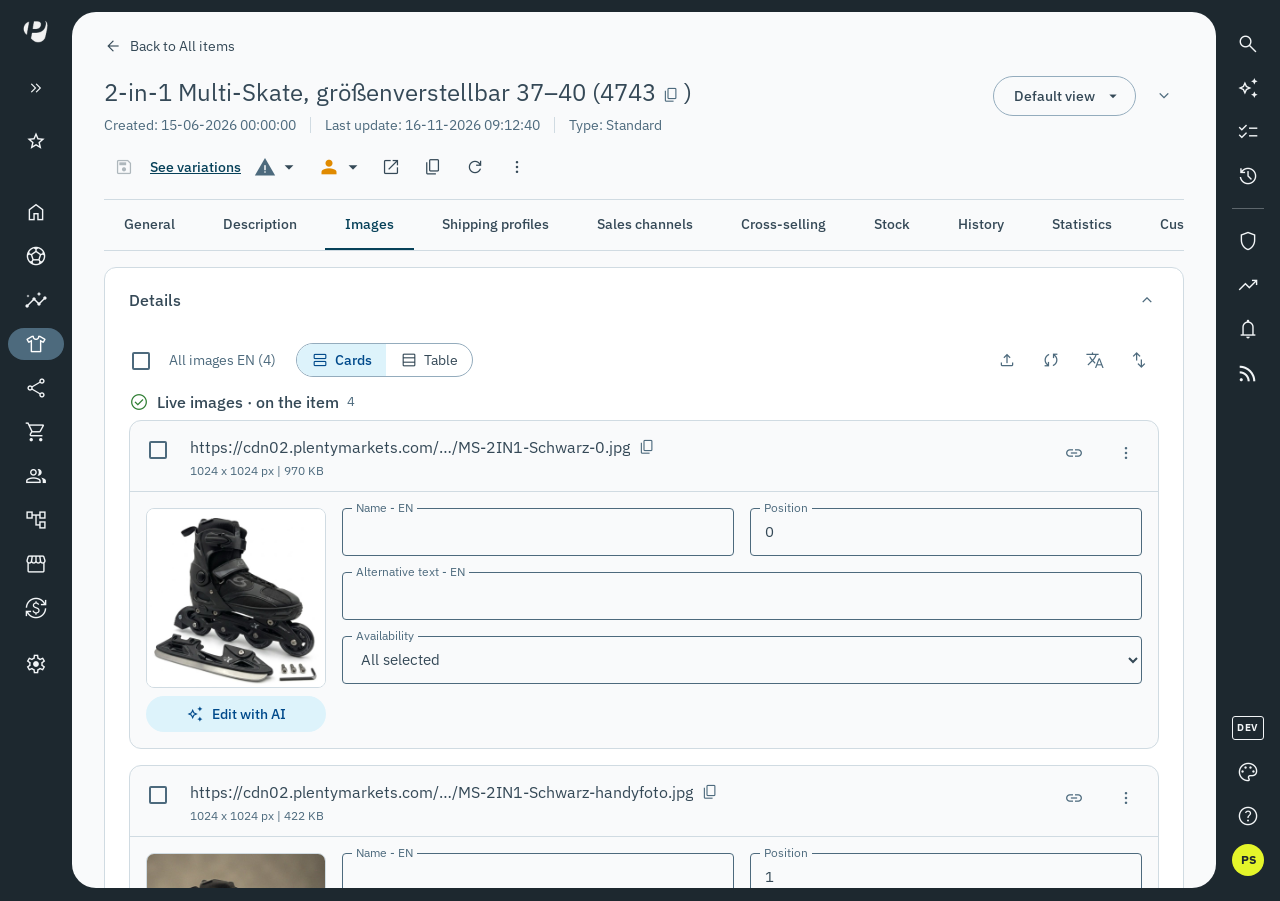
